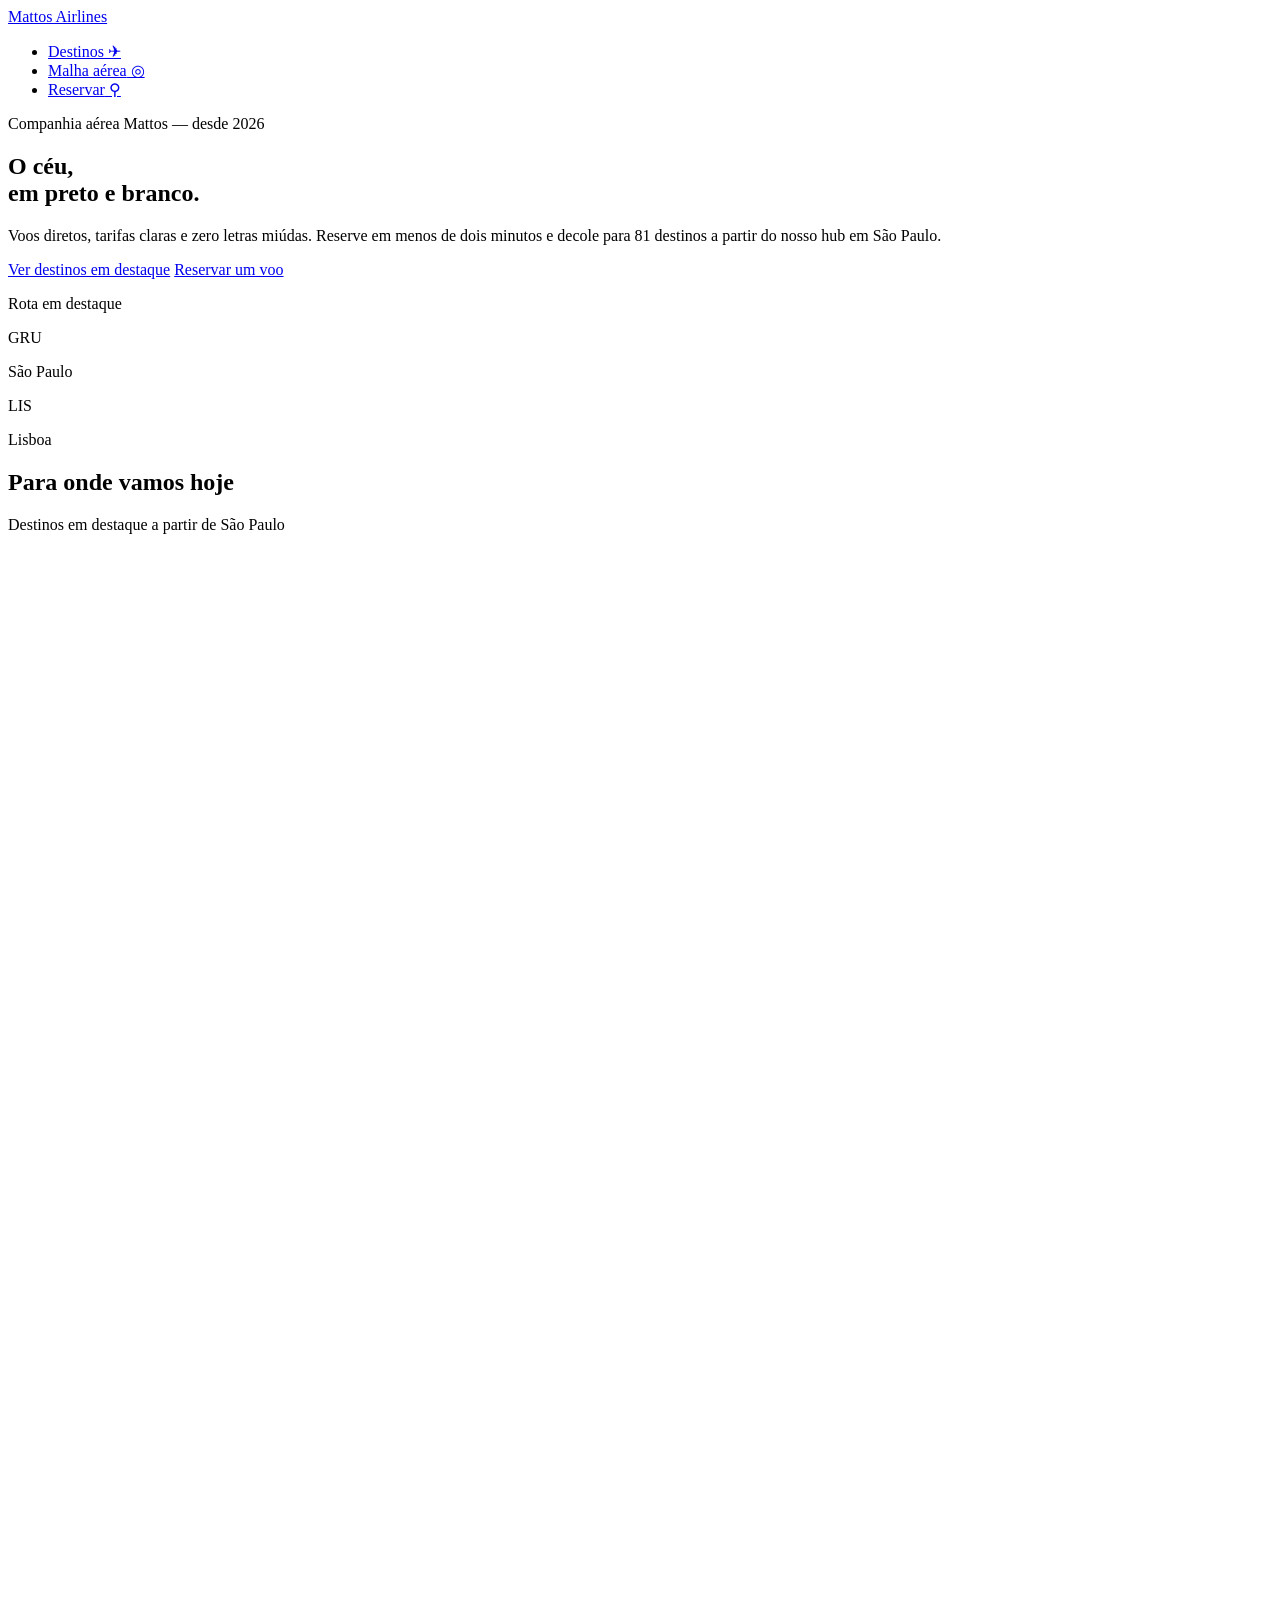
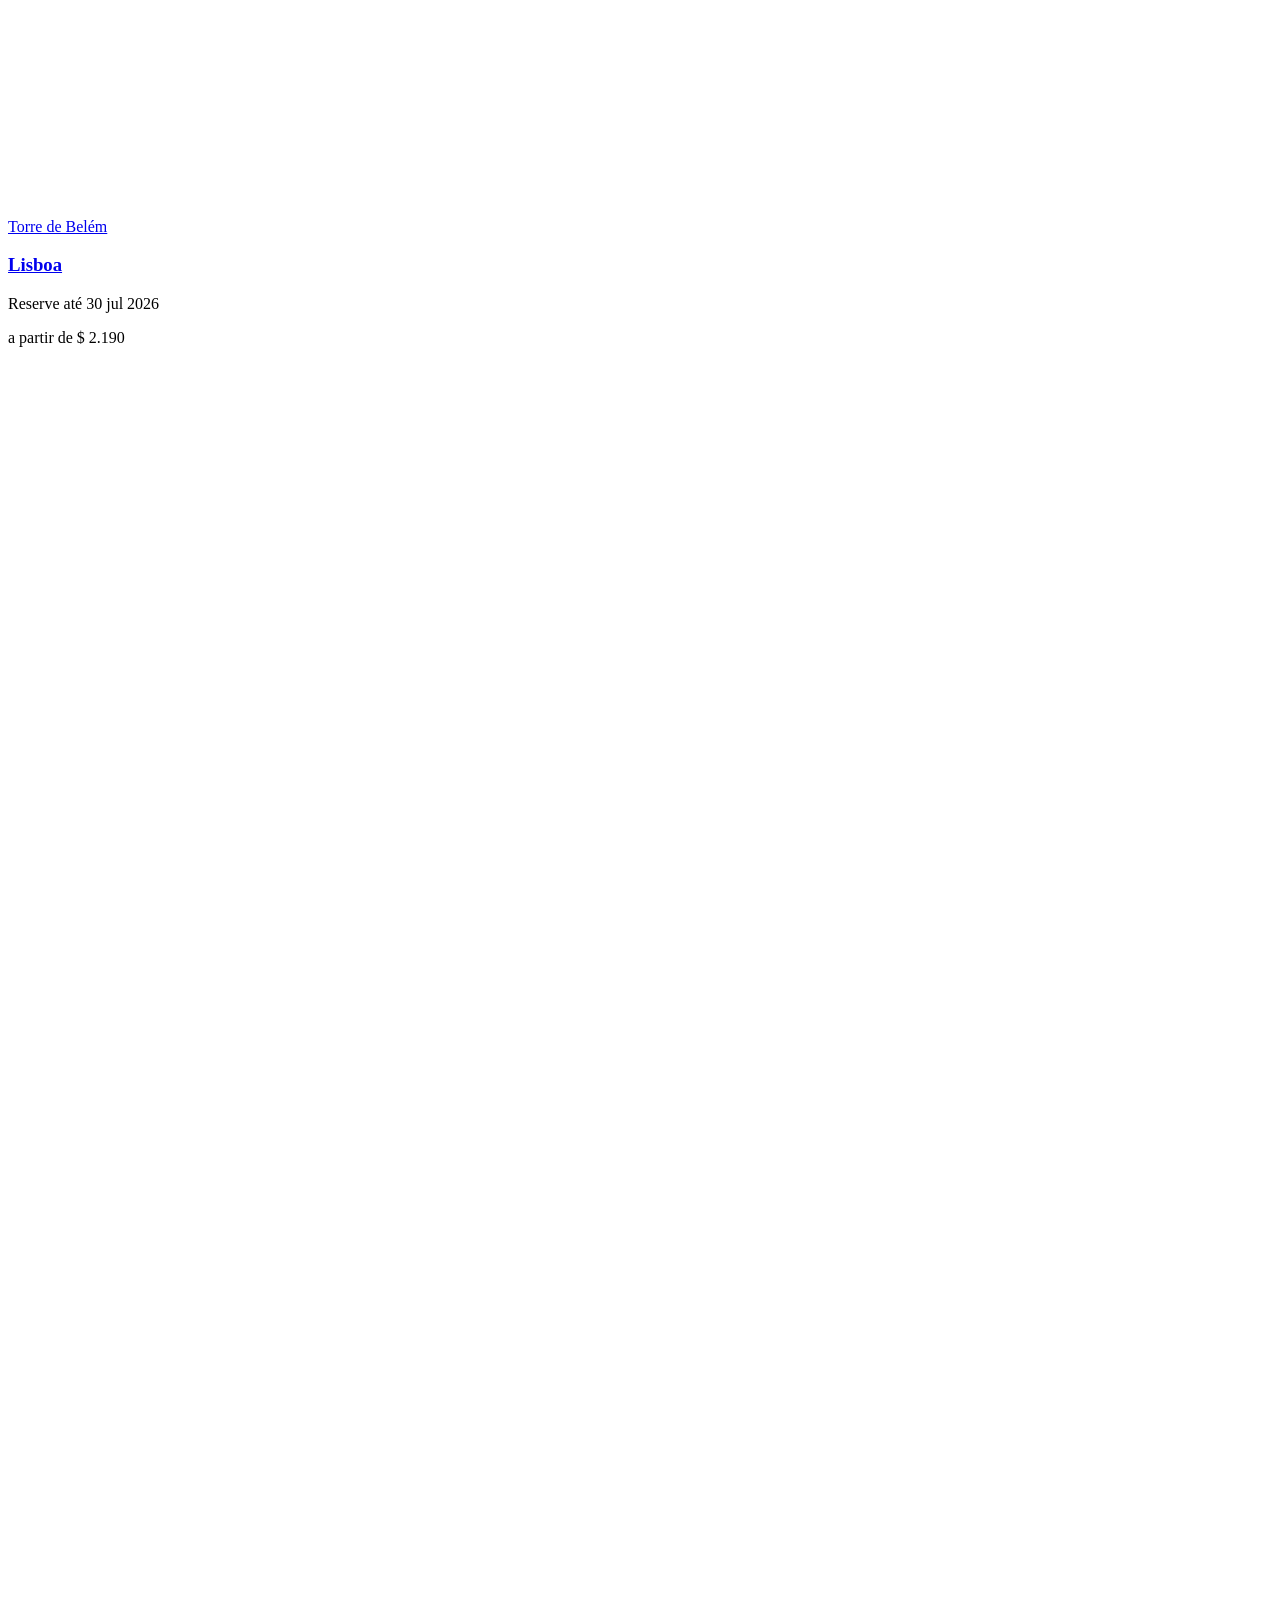
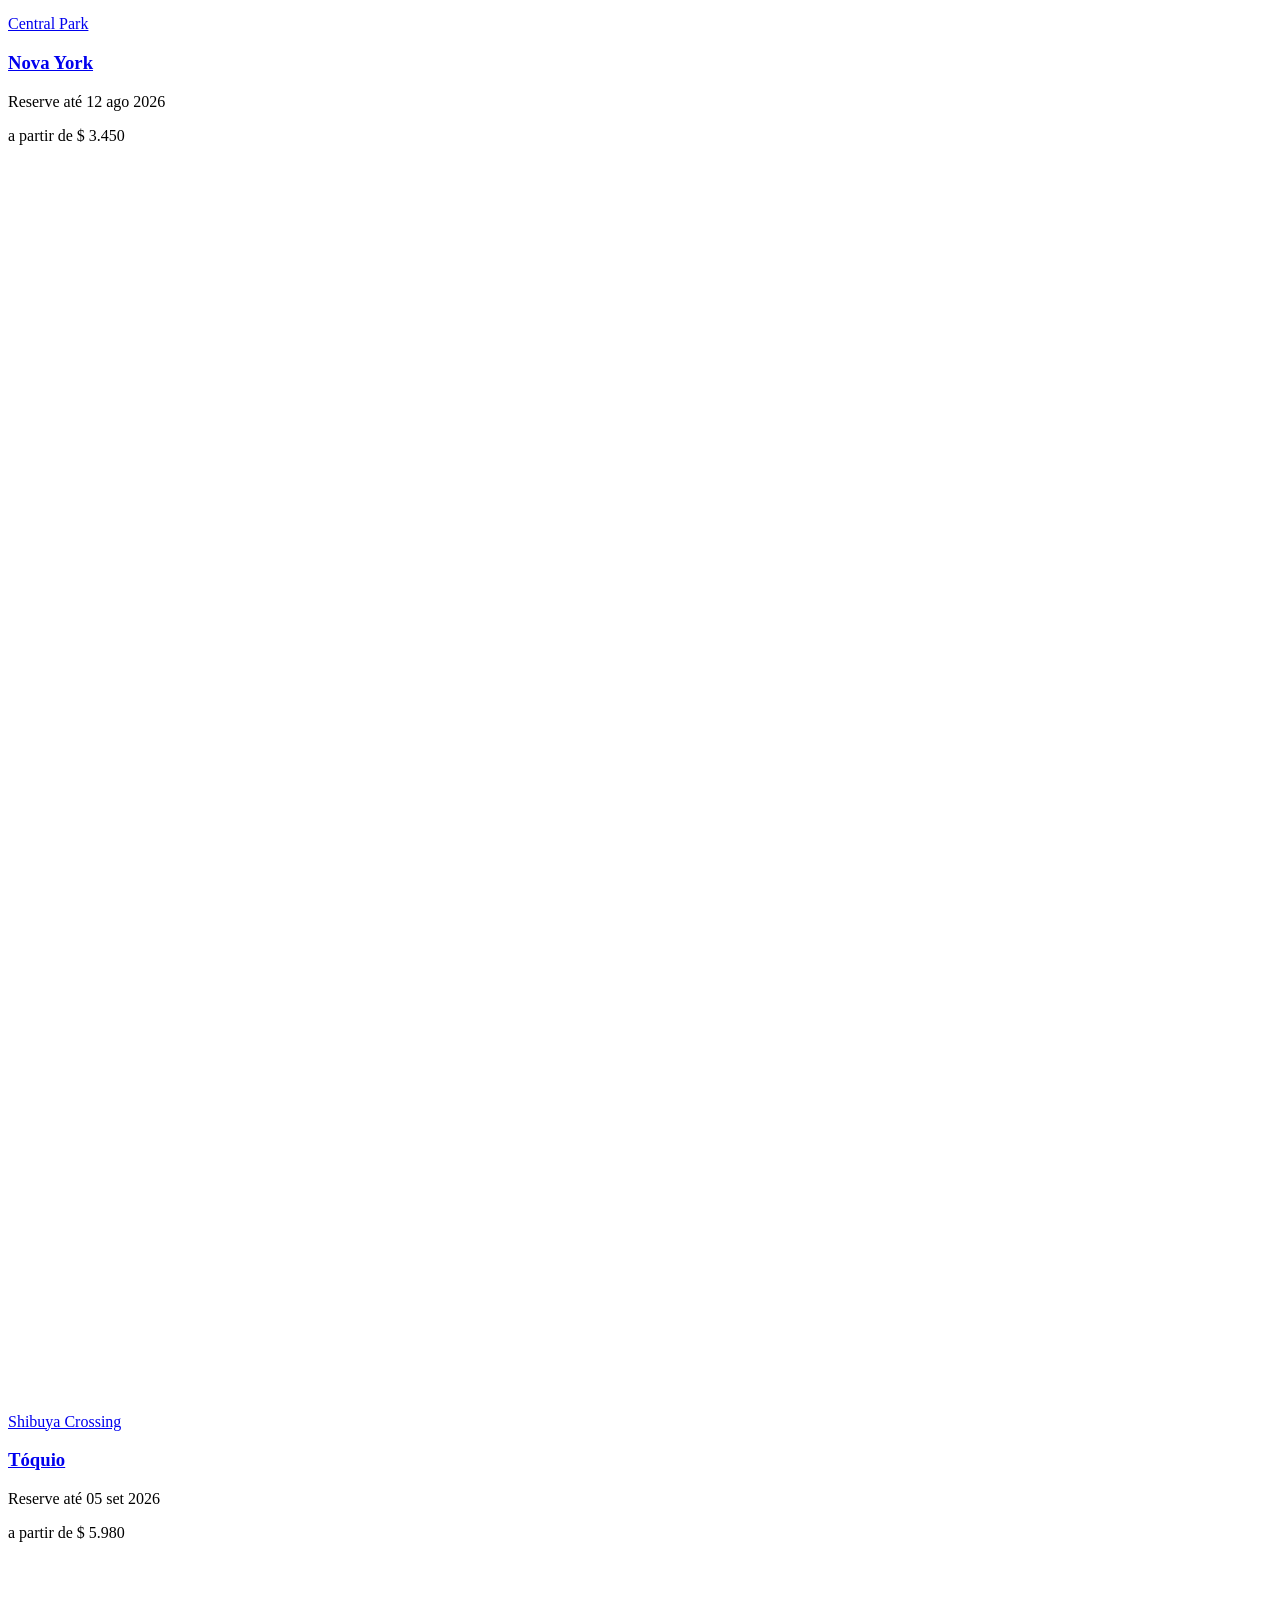
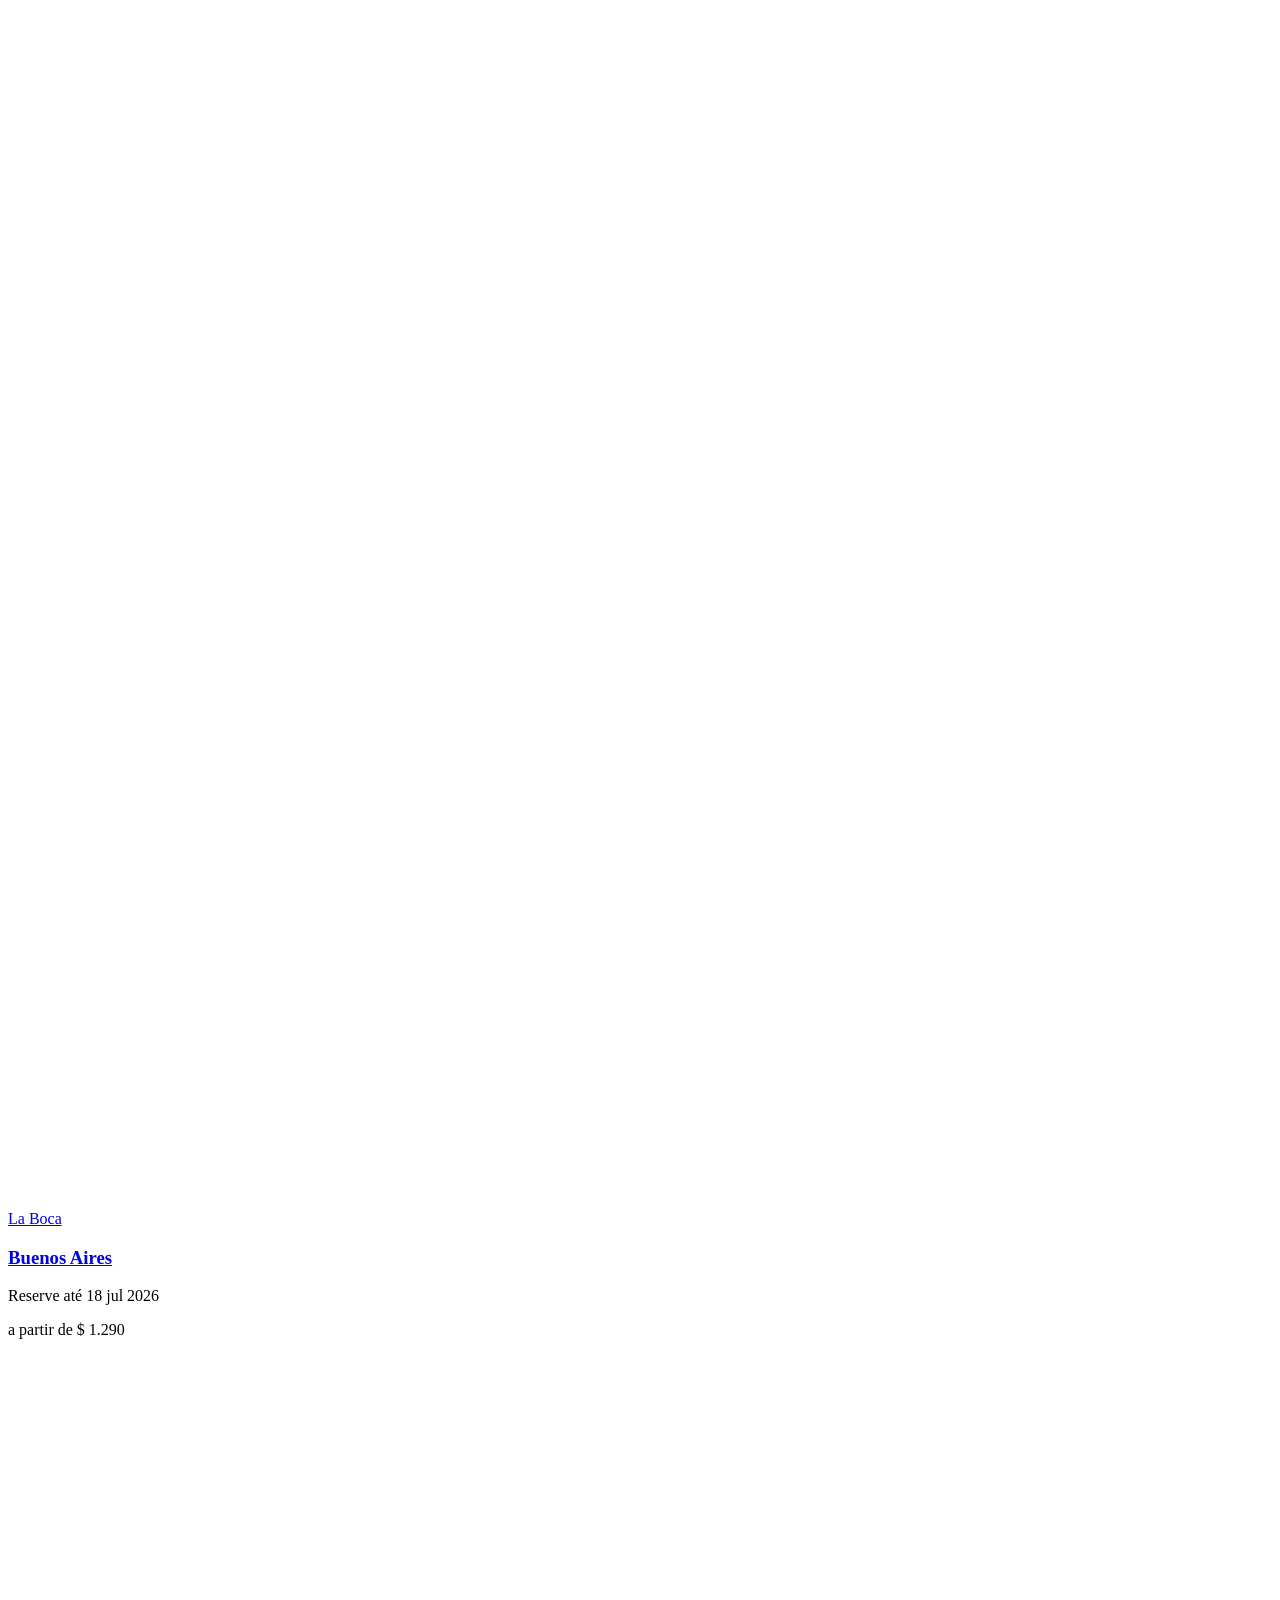
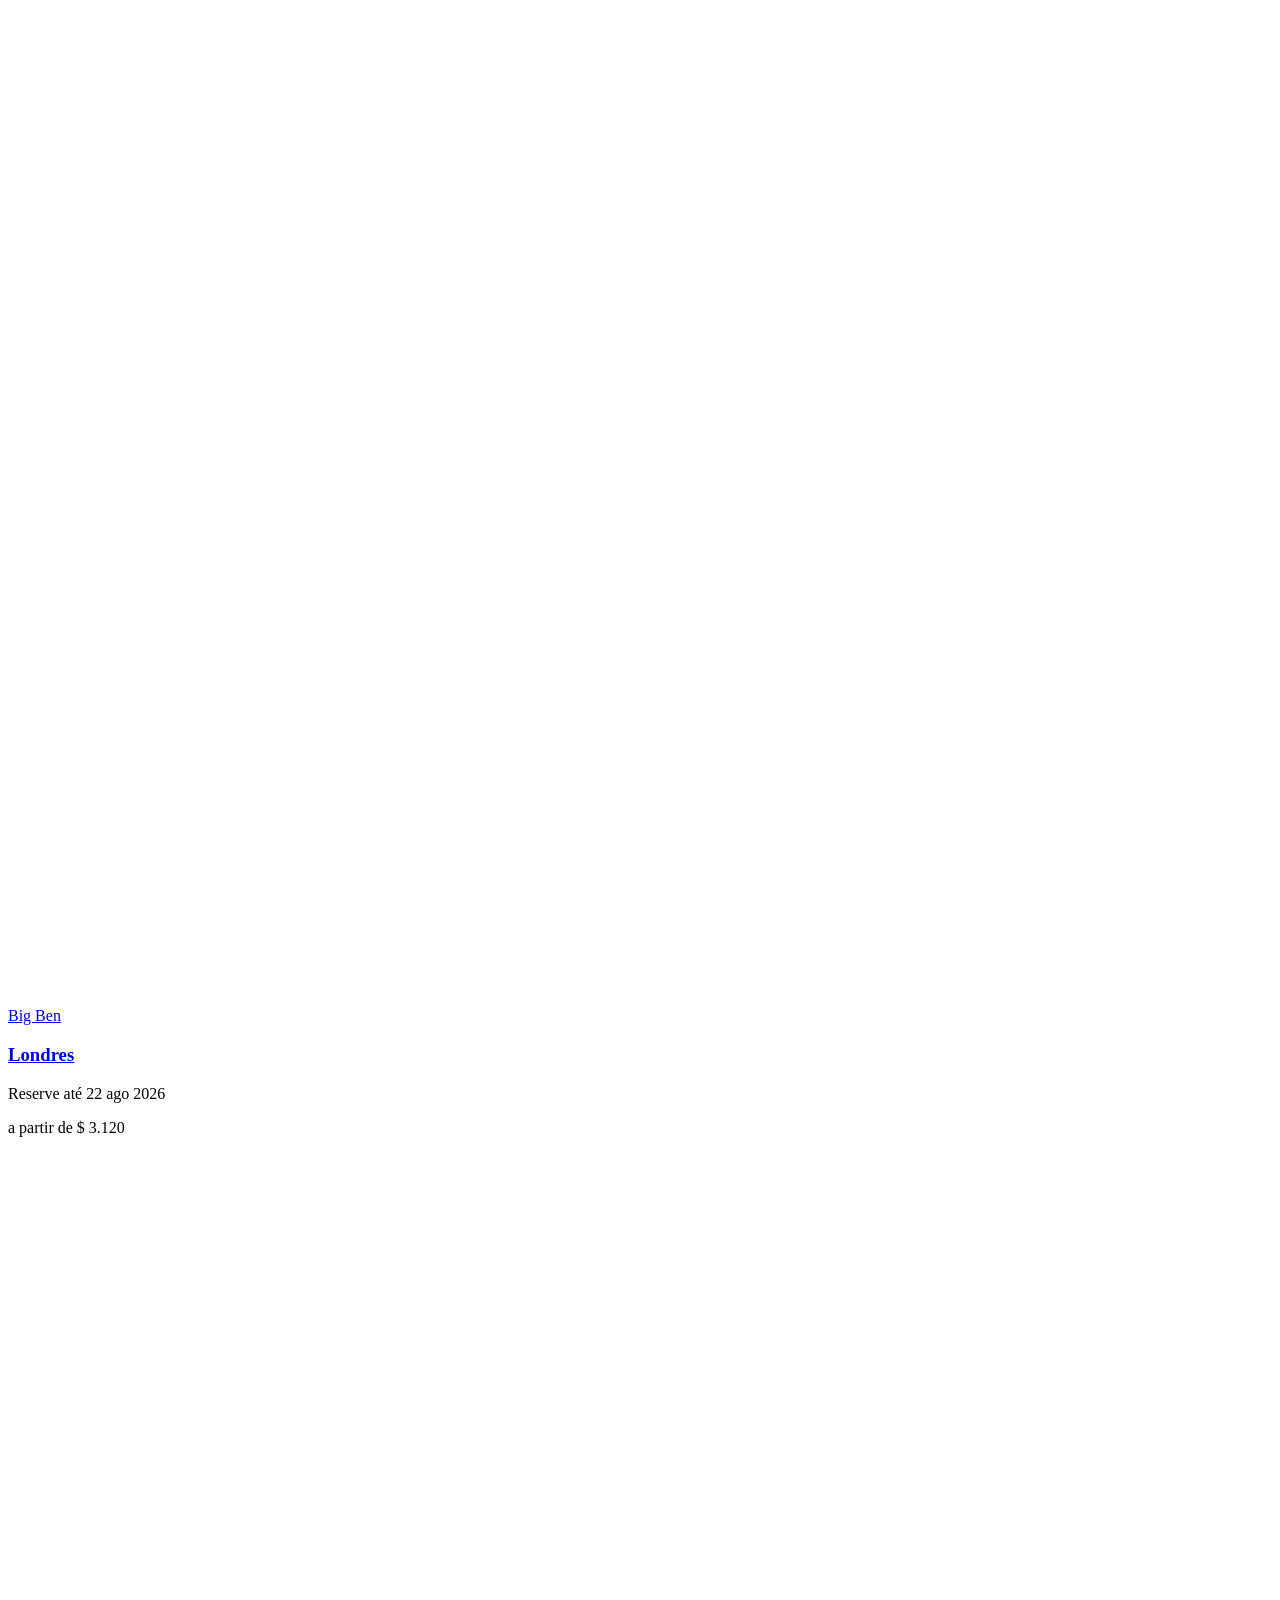
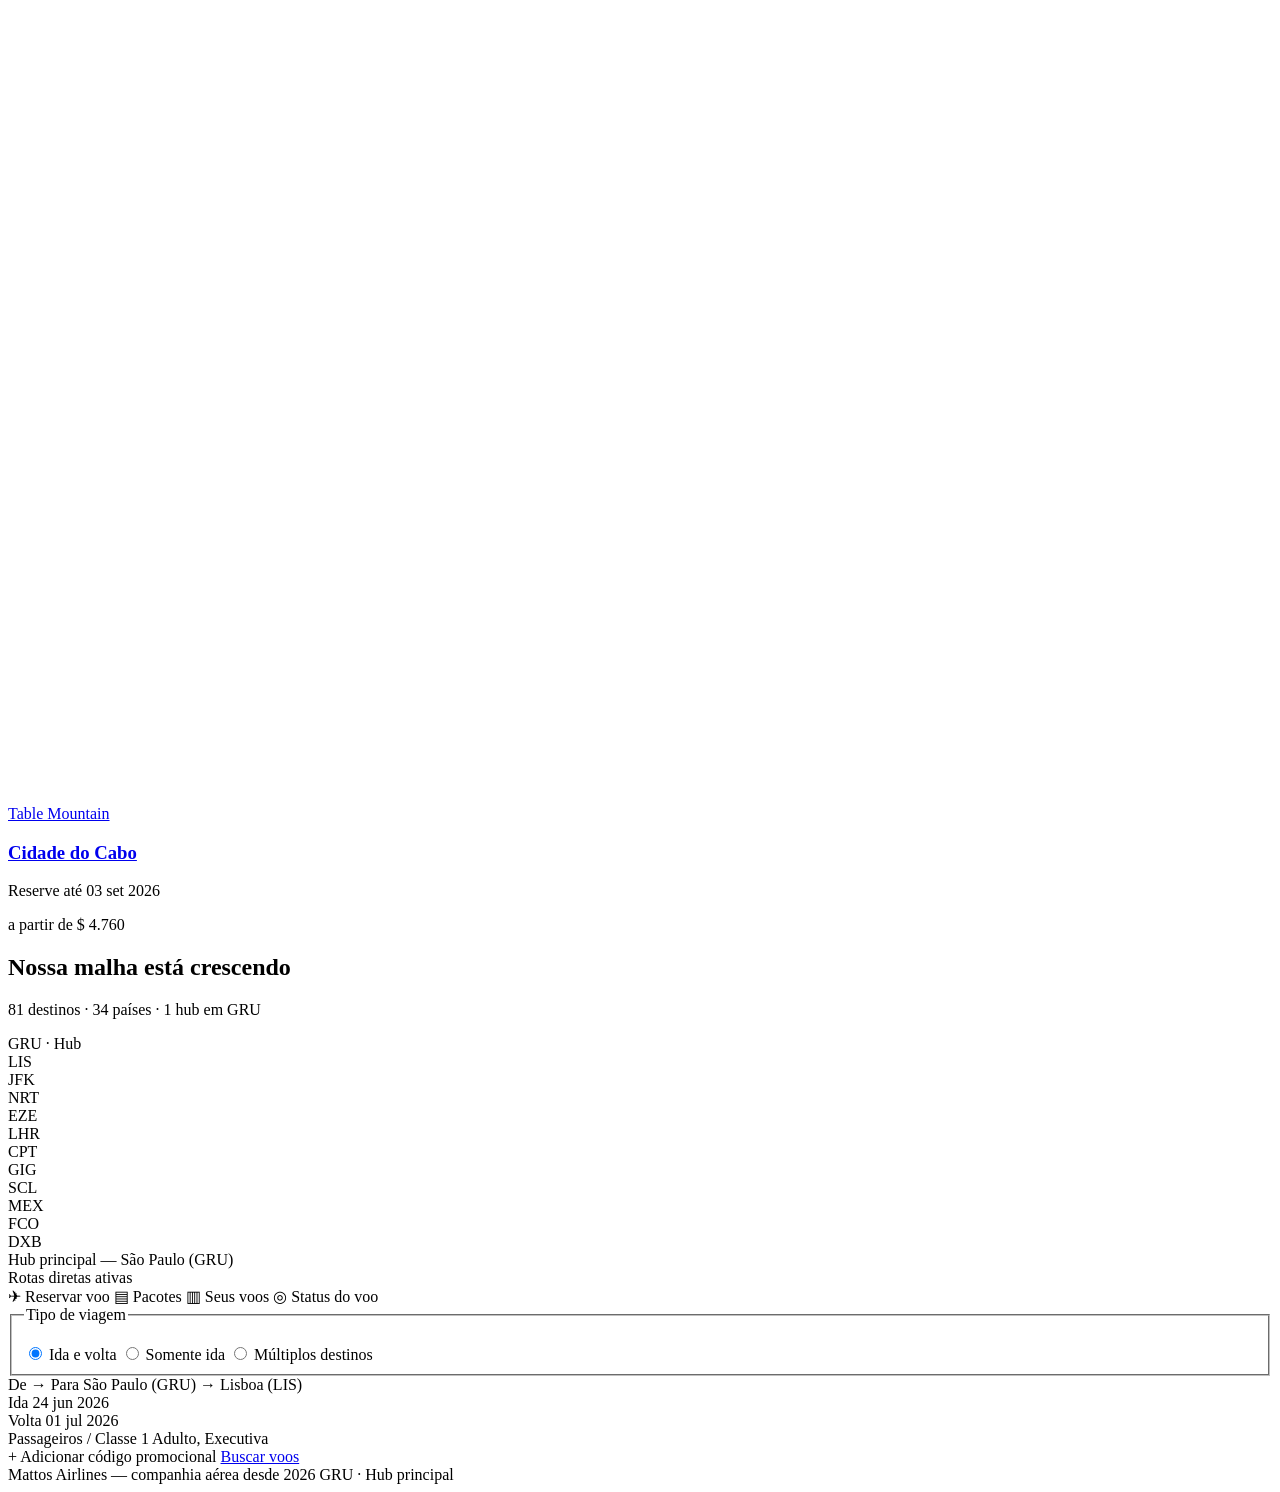
==== index.html @ cf42c8f6 "initial commit" ====
<!DOCTYPE html>
<html lang="pt-BR">
<head>
  <meta charset="UTF-8">
  <meta name="viewport" content="width=device-width, initial-scale=1.0">
  <title>Mattos Airlines — O céu, em preto e branco</title>
  <meta name="description" content="Mattos Airlines: voos diretos, tarifas claras e destinos em destaque a partir de São Paulo (GRU).">
  <link rel="preconnect" href="https://fonts.googleapis.com">
  <link rel="stylesheet" href="css/style.css">
</head>
<body>

  <header class="site-header">
    <div class="wrap">
      <a class="brand" href="index.html">Mattos Airlines</a>
      <nav class="main-nav" aria-label="Navegação principal">
        <ul>
          <li><a href="#destinos"><span>Destinos</span> ✈</a></li>
          <li><a href="#malha"><span>Malha aérea</span> ◎</a></li>
          <li><a href="#reservar"><span>Reservar</span> ⚲</a></li>
        </ul>
      </nav>
    </div>
  </header>

  <main>

    <section class="hero">
      <div class="wrap hero-grid">
        <div class="hero-copy">
          <p class="eyebrow">Companhia aérea Mattos — desde 2026</p>
          <h1 class="display headline">O céu,<br>em preto e branco.</h1>
          <p class="sub">Voos diretos, tarifas claras e zero letras miúdas. Reserve em menos de dois minutos e decole para 81 destinos a partir do nosso hub em São Paulo.</p>
          <div class="cta-row">
            <a class="btn btn-primary" href="#destinos">Ver destinos em destaque</a>
            <a class="btn btn-ghost" href="#reservar">Reservar um voo</a>
          </div>
        </div>
        <div class="hero-panel">
          <p class="eyebrow">Rota em destaque</p>
          <div class="routeline on-dark">
            <div class="city">
              <p class="code">GRU</p>
              <p class="name">São Paulo</p>
            </div>
            <div class="track"></div>
            <div class="city">
              <p class="code">LIS</p>
              <p class="name">Lisboa</p>
            </div>
          </div>
        </div>
      </div>
    </section>

    <section id="destinos">
      <div class="wrap">
        <div class="section-head">
          <div>
            <h2 class="display">Para onde vamos hoje</h2>
          </div>
          <p class="tag">Destinos em destaque a partir de São Paulo</p>
        </div>

        <div class="cards">

          <article class="card">
            <a href="lisboa.html">
              <div class="card-photo ph-lisboa"><img class="landmark-icon" src="[data-uri]" alt="Ícone de localização: Torre de Belém"><span class="tag">Torre de Belém</span></div>
            </a>
            <div class="card-body">
              <h3 class="card-city"><a href="lisboa.html">Lisboa</a></h3>
              <p class="card-dates">Reserve até 30 jul 2026</p>
              <div class="card-price">
                <span class="from">a partir de</span>
                <span class="amount">$ 2.190</span>
              </div>
            </div>
          </article>

          <article class="card">
            <a href="nova-york.html">
              <div class="card-photo ph-novayork"><img class="landmark-icon" src="[data-uri]" alt="Ícone de localização: Central Park"><span class="tag">Central Park</span></div>
            </a>
            <div class="card-body">
              <h3 class="card-city"><a href="nova-york.html">Nova York</a></h3>
              <p class="card-dates">Reserve até 12 ago 2026</p>
              <div class="card-price">
                <span class="from">a partir de</span>
                <span class="amount">$ 3.450</span>
              </div>
            </div>
          </article>

          <article class="card">
            <a href="toquio.html">
              <div class="card-photo ph-toquio"><img class="landmark-icon" src="[data-uri]" alt="Ícone de localização: Shibuya Crossing"><span class="tag">Shibuya Crossing</span></div>
            </a>
            <div class="card-body">
              <h3 class="card-city"><a href="toquio.html">Tóquio</a></h3>
              <p class="card-dates">Reserve até 05 set 2026</p>
              <div class="card-price">
                <span class="from">a partir de</span>
                <span class="amount">$ 5.980</span>
              </div>
            </div>
          </article>

          <article class="card">
            <a href="buenos-aires.html">
              <div class="card-photo ph-buenosaires"><img class="landmark-icon" src="[data-uri]" alt="Ícone de localização: La Boca"><span class="tag">La Boca</span></div>
            </a>
            <div class="card-body">
              <h3 class="card-city"><a href="buenos-aires.html">Buenos Aires</a></h3>
              <p class="card-dates">Reserve até 18 jul 2026</p>
              <div class="card-price">
                <span class="from">a partir de</span>
                <span class="amount">$ 1.290</span>
              </div>
            </div>
          </article>

          <article class="card">
            <a href="londres.html">
              <div class="card-photo ph-londres"><img class="landmark-icon" src="[data-uri]" alt="Ícone de localização: Big Ben"><span class="tag">Big Ben</span></div>
            </a>
            <div class="card-body">
              <h3 class="card-city"><a href="londres.html">Londres</a></h3>
              <p class="card-dates">Reserve até 22 ago 2026</p>
              <div class="card-price">
                <span class="from">a partir de</span>
                <span class="amount">$ 3.120</span>
              </div>
            </div>
          </article>

          <article class="card">
            <a href="cidade-do-cabo.html">
              <div class="card-photo ph-cidadedocabo"><img class="landmark-icon" src="[data-uri]" alt="Ícone de localização: Table Mountain"><span class="tag">Table Mountain</span></div>
            </a>
            <div class="card-body">
              <h3 class="card-city"><a href="cidade-do-cabo.html">Cidade do Cabo</a></h3>
              <p class="card-dates">Reserve até 03 set 2026</p>
              <div class="card-price">
                <span class="from">a partir de</span>
                <span class="amount">$ 4.760</span>
              </div>
            </div>
          </article>

        </div>
      </div>
    </section>

    <section id="malha" class="map-section">
      <div class="wrap">
        <div class="section-head">
          <h2 class="display">Nossa malha está crescendo</h2>
          <p class="tag">81 destinos · 34 países · 1 hub em GRU</p>
        </div>

        <div class="mapbox" role="img" aria-label="Mapa esquemático das rotas da Mattos Airlines a partir de São Paulo">
          <div class="node hub">GRU · Hub</div>
          <div class="node">LIS</div>
          <div class="node">JFK</div>
          <div class="node">NRT</div>
          <div class="node">EZE</div>
          <div class="node">LHR</div>
          <div class="node">CPT</div>
          <div class="node">GIG</div>
          <div class="node">SCL</div>
          <div class="node">MEX</div>
          <div class="node">FCO</div>
          <div class="node">DXB</div>
        </div>

        <div class="map-legend">
          <div><span class="swatch"></span> Hub principal — São Paulo (GRU)</div>
          <div><span class="swatch line"></span> Rotas diretas ativas</div>
        </div>
      </div>
    </section>

    <section id="reservar" class="pass">
      <div class="wrap">
        <div class="pass-card">
          <nav class="tabs" aria-label="Tipo de reserva">
            <span class="tab is-active">✈ Reservar voo</span>
            <span class="tab">▤ Pacotes</span>
            <span class="tab">▥ Seus voos</span>
            <span class="tab">◎ Status do voo</span>
          </nav>

          <fieldset class="trip-toggle">
            <legend class="tag" style="margin-bottom:0.9rem;">Tipo de viagem</legend>
            <label>
              <input type="radio" name="tipo-viagem" checked>
              <span>Ida e volta</span>
            </label>
            <label>
              <input type="radio" name="tipo-viagem">
              <span>Somente ida</span>
            </label>
            <label>
              <input type="radio" name="tipo-viagem">
              <span>Múltiplos destinos</span>
            </label>
          </fieldset>

          <div class="fields">
            <div class="field">
              <span class="tag">De → Para</span>
              <span class="val">São Paulo (GRU) → Lisboa (LIS)</span>
            </div>
            <div class="field">
              <span class="tag">Ida</span>
              <span class="val">24 jun 2026</span>
            </div>
            <div class="field">
              <span class="tag">Volta</span>
              <span class="val">01 jul 2026</span>
            </div>
            <div class="field">
              <span class="tag">Passageiros / Classe</span>
              <span class="val">1 Adulto, Executiva</span>
            </div>
          </div>

          <div class="pass-bottom">
            <span class="promo">+ Adicionar código promocional</span>
            <a class="btn btn-primary" href="lisboa.html">Buscar voos</a>
          </div>
        </div>
      </div>
    </section>

  </main>

  <footer class="site-footer">
    <div class="wrap">
      <span>Mattos Airlines — companhia aérea desde 2026</span>
      <span>GRU · Hub principal</span>
    </div>
  </footer>

</body>
</html>
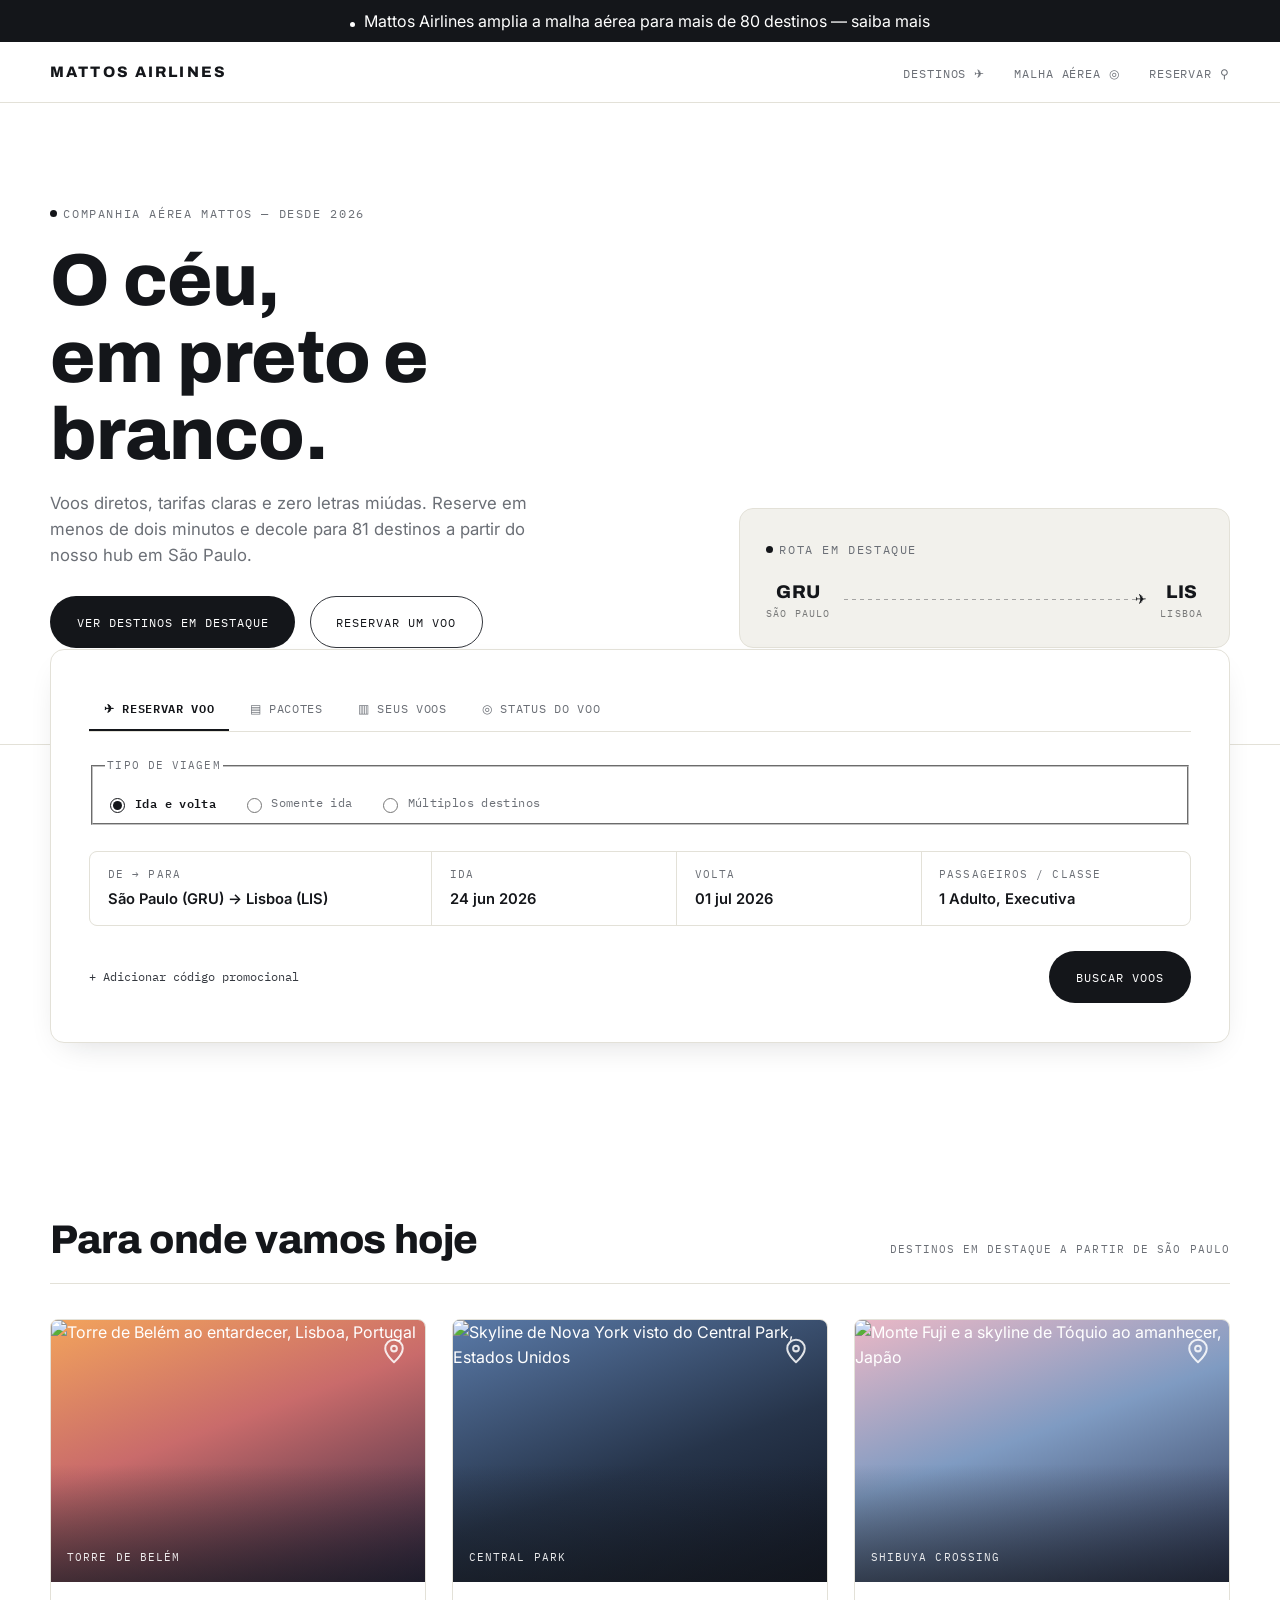
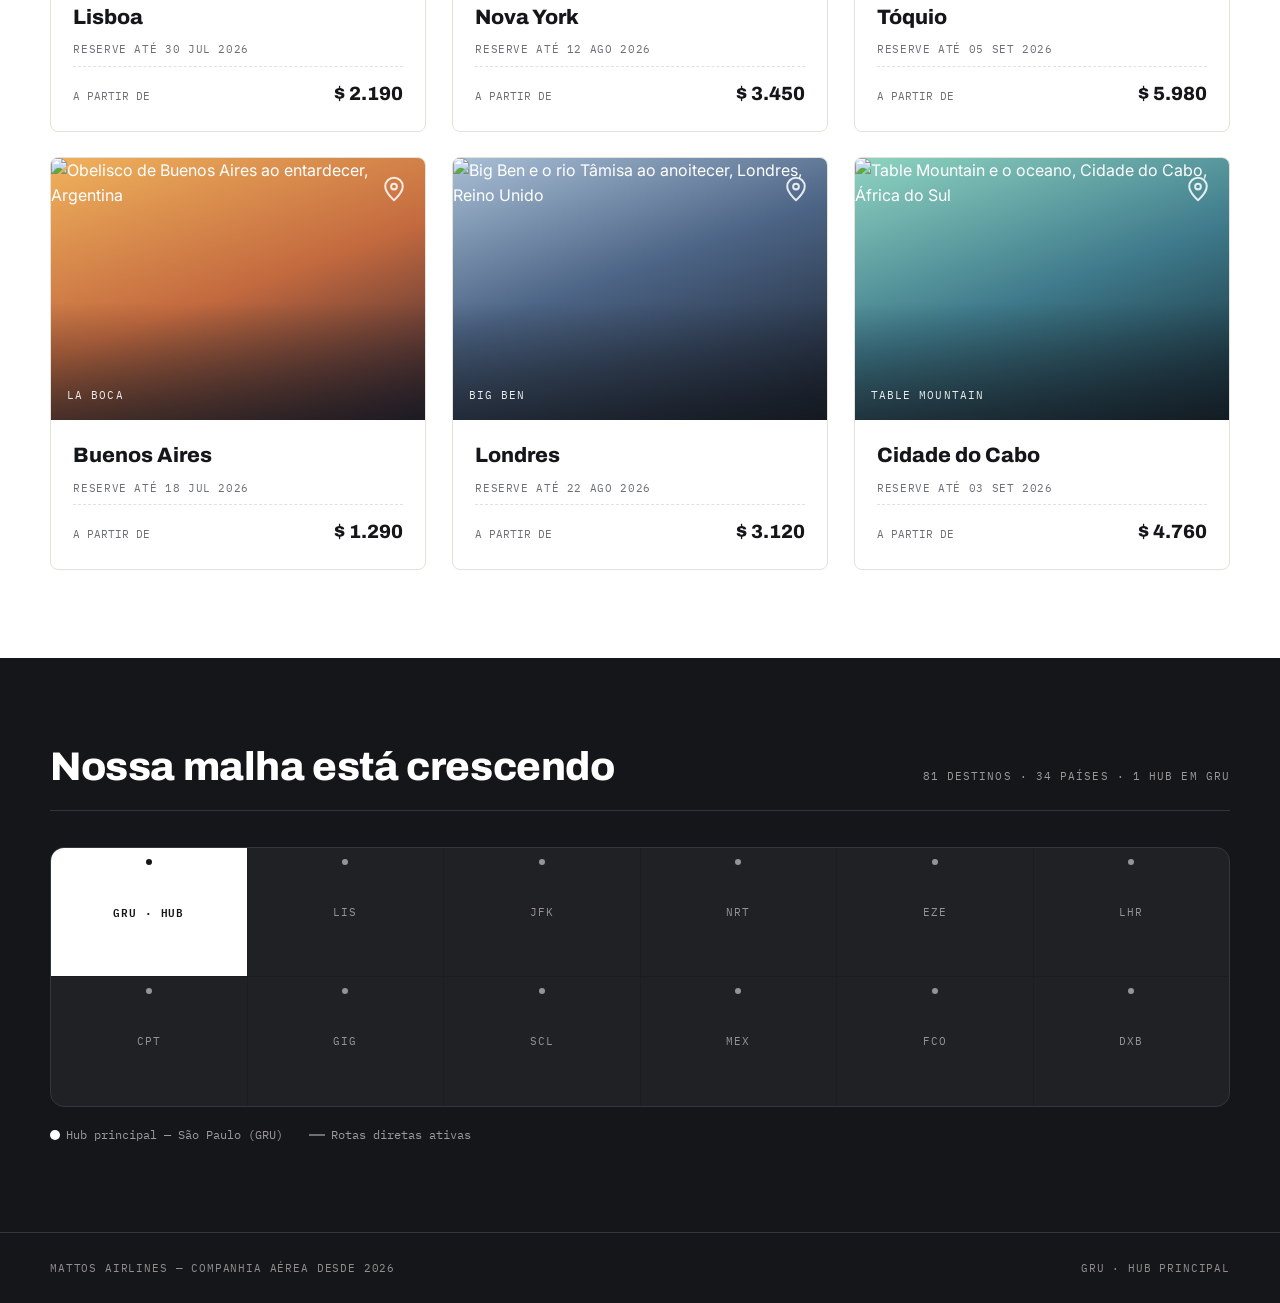
==== commit 50f94c2d: "commitada finalizada" ====
--- a/index.html
+++ b/index.html
@@ -9,6 +9,8 @@
   <link rel="stylesheet" href="css/style.css">
 </head>
 <body>
+
+  <p class="topstrip"><span class="dot"></span>Mattos Airlines amplia a malha aérea para mais de 80 destinos — saiba mais</p>
 
   <header class="site-header">
     <div class="wrap">
@@ -49,134 +51,6 @@
               <p class="name">Lisboa</p>
             </div>
           </div>
-        </div>
-      </div>
-    </section>
-
-    <section id="destinos">
-      <div class="wrap">
-        <div class="section-head">
-          <div>
-            <h2 class="display">Para onde vamos hoje</h2>
-          </div>
-          <p class="tag">Destinos em destaque a partir de São Paulo</p>
-        </div>
-
-        <div class="cards">
-
-          <article class="card">
-            <a href="lisboa.html">
-              <div class="card-photo ph-lisboa"><img class="landmark-icon" src="[data-uri]" alt="Ícone de localização: Torre de Belém"><span class="tag">Torre de Belém</span></div>
-            </a>
-            <div class="card-body">
-              <h3 class="card-city"><a href="lisboa.html">Lisboa</a></h3>
-              <p class="card-dates">Reserve até 30 jul 2026</p>
-              <div class="card-price">
-                <span class="from">a partir de</span>
-                <span class="amount">$ 2.190</span>
-              </div>
-            </div>
-          </article>
-
-          <article class="card">
-            <a href="nova-york.html">
-              <div class="card-photo ph-novayork"><img class="landmark-icon" src="[data-uri]" alt="Ícone de localização: Central Park"><span class="tag">Central Park</span></div>
-            </a>
-            <div class="card-body">
-              <h3 class="card-city"><a href="nova-york.html">Nova York</a></h3>
-              <p class="card-dates">Reserve até 12 ago 2026</p>
-              <div class="card-price">
-                <span class="from">a partir de</span>
-                <span class="amount">$ 3.450</span>
-              </div>
-            </div>
-          </article>
-
-          <article class="card">
-            <a href="toquio.html">
-              <div class="card-photo ph-toquio"><img class="landmark-icon" src="[data-uri]" alt="Ícone de localização: Shibuya Crossing"><span class="tag">Shibuya Crossing</span></div>
-            </a>
-            <div class="card-body">
-              <h3 class="card-city"><a href="toquio.html">Tóquio</a></h3>
-              <p class="card-dates">Reserve até 05 set 2026</p>
-              <div class="card-price">
-                <span class="from">a partir de</span>
-                <span class="amount">$ 5.980</span>
-              </div>
-            </div>
-          </article>
-
-          <article class="card">
-            <a href="buenos-aires.html">
-              <div class="card-photo ph-buenosaires"><img class="landmark-icon" src="[data-uri]" alt="Ícone de localização: La Boca"><span class="tag">La Boca</span></div>
-            </a>
-            <div class="card-body">
-              <h3 class="card-city"><a href="buenos-aires.html">Buenos Aires</a></h3>
-              <p class="card-dates">Reserve até 18 jul 2026</p>
-              <div class="card-price">
-                <span class="from">a partir de</span>
-                <span class="amount">$ 1.290</span>
-              </div>
-            </div>
-          </article>
-
-          <article class="card">
-            <a href="londres.html">
-              <div class="card-photo ph-londres"><img class="landmark-icon" src="[data-uri]" alt="Ícone de localização: Big Ben"><span class="tag">Big Ben</span></div>
-            </a>
-            <div class="card-body">
-              <h3 class="card-city"><a href="londres.html">Londres</a></h3>
-              <p class="card-dates">Reserve até 22 ago 2026</p>
-              <div class="card-price">
-                <span class="from">a partir de</span>
-                <span class="amount">$ 3.120</span>
-              </div>
-            </div>
-          </article>
-
-          <article class="card">
-            <a href="cidade-do-cabo.html">
-              <div class="card-photo ph-cidadedocabo"><img class="landmark-icon" src="[data-uri]" alt="Ícone de localização: Table Mountain"><span class="tag">Table Mountain</span></div>
-            </a>
-            <div class="card-body">
-              <h3 class="card-city"><a href="cidade-do-cabo.html">Cidade do Cabo</a></h3>
-              <p class="card-dates">Reserve até 03 set 2026</p>
-              <div class="card-price">
-                <span class="from">a partir de</span>
-                <span class="amount">$ 4.760</span>
-              </div>
-            </div>
-          </article>
-
-        </div>
-      </div>
-    </section>
-
-    <section id="malha" class="map-section">
-      <div class="wrap">
-        <div class="section-head">
-          <h2 class="display">Nossa malha está crescendo</h2>
-          <p class="tag">81 destinos · 34 países · 1 hub em GRU</p>
-        </div>
-
-        <div class="mapbox" role="img" aria-label="Mapa esquemático das rotas da Mattos Airlines a partir de São Paulo">
-          <div class="node hub">GRU · Hub</div>
-          <div class="node">LIS</div>
-          <div class="node">JFK</div>
-          <div class="node">NRT</div>
-          <div class="node">EZE</div>
-          <div class="node">LHR</div>
-          <div class="node">CPT</div>
-          <div class="node">GIG</div>
-          <div class="node">SCL</div>
-          <div class="node">MEX</div>
-          <div class="node">FCO</div>
-          <div class="node">DXB</div>
-        </div>
-
-        <div class="map-legend">
-          <div><span class="swatch"></span> Hub principal — São Paulo (GRU)</div>
-          <div><span class="swatch line"></span> Rotas diretas ativas</div>
         </div>
       </div>
     </section>
@@ -234,6 +108,135 @@
       </div>
     </section>
 
+    <section id="destinos">
+      <div class="wrap">
+        <div class="section-head">
+          <div>
+            <h2 class="display">Para onde vamos hoje</h2>
+          </div>
+          <p class="tag">Destinos em destaque a partir de São Paulo</p>
+        </div>
+
+        <div class="cards">
+
+          <article class="card">
+            <a href="lisboa.html">
+              <div class="card-photo ph-lisboa"><img class="photo" src="img/lisboa.jpg" alt="Torre de Belém ao entardecer, Lisboa, Portugal" loading="lazy"><img class="landmark-icon" src="[data-uri]" alt="Ícone de localização: Torre de Belém"><span class="tag">Torre de Belém</span></div>
+            </a>
+            <div class="card-body">
+              <h3 class="card-city"><a href="lisboa.html">Lisboa</a></h3>
+              <p class="card-dates">Reserve até 30 jul 2026</p>
+              <div class="card-price">
+                <span class="from">a partir de</span>
+                <span class="amount">$ 2.190</span>
+              </div>
+            </div>
+          </article>
+
+          <article class="card">
+            <a href="nova-york.html">
+              <div class="card-photo ph-novayork"><img class="photo" src="img/nova-york.jpg" alt="Skyline de Nova York visto do Central Park, Estados Unidos" loading="lazy"><img class="landmark-icon" src="[data-uri]" alt="Ícone de localização: Central Park"><span class="tag">Central Park</span></div>
+            </a>
+            <div class="card-body">
+              <h3 class="card-city"><a href="nova-york.html">Nova York</a></h3>
+              <p class="card-dates">Reserve até 12 ago 2026</p>
+              <div class="card-price">
+                <span class="from">a partir de</span>
+                <span class="amount">$ 3.450</span>
+              </div>
+            </div>
+          </article>
+
+          <article class="card">
+            <a href="toquio.html">
+              <div class="card-photo ph-toquio"><img class="photo" src="img/toquio.jpg" alt="Monte Fuji e a skyline de Tóquio ao amanhecer, Japão" loading="lazy"><img class="landmark-icon" src="[data-uri]" alt="Ícone de localização: Shibuya Crossing"><span class="tag">Shibuya Crossing</span></div>
+            </a>
+            <div class="card-body">
+              <h3 class="card-city"><a href="toquio.html">Tóquio</a></h3>
+              <p class="card-dates">Reserve até 05 set 2026</p>
+              <div class="card-price">
+                <span class="from">a partir de</span>
+                <span class="amount">$ 5.980</span>
+              </div>
+            </div>
+          </article>
+
+          <article class="card">
+            <a href="buenos-aires.html">
+              <div class="card-photo ph-buenosaires"><img class="photo" src="img/buenos-aires.jpg" alt="Obelisco de Buenos Aires ao entardecer, Argentina" loading="lazy"><img class="landmark-icon" src="[data-uri]" alt="Ícone de localização: La Boca"><span class="tag">La Boca</span></div>
+            </a>
+            <div class="card-body">
+              <h3 class="card-city"><a href="buenos-aires.html">Buenos Aires</a></h3>
+              <p class="card-dates">Reserve até 18 jul 2026</p>
+              <div class="card-price">
+                <span class="from">a partir de</span>
+                <span class="amount">$ 1.290</span>
+              </div>
+            </div>
+          </article>
+
+          <article class="card">
+            <a href="londres.html">
+              <div class="card-photo ph-londres"><img class="photo" src="img/londres.jpg" alt="Big Ben e o rio Tâmisa ao anoitecer, Londres, Reino Unido" loading="lazy"><img class="landmark-icon" src="[data-uri]" alt="Ícone de localização: Big Ben"><span class="tag">Big Ben</span></div>
+            </a>
+            <div class="card-body">
+              <h3 class="card-city"><a href="londres.html">Londres</a></h3>
+              <p class="card-dates">Reserve até 22 ago 2026</p>
+              <div class="card-price">
+                <span class="from">a partir de</span>
+                <span class="amount">$ 3.120</span>
+              </div>
+            </div>
+          </article>
+
+          <article class="card">
+            <a href="cidade-do-cabo.html">
+              <div class="card-photo ph-cidadedocabo"><img class="photo" src="img/cidade-do-cabo.jpg" alt="Table Mountain e o oceano, Cidade do Cabo, África do Sul" loading="lazy"><img class="landmark-icon" src="[data-uri]" alt="Ícone de localização: Table Mountain"><span class="tag">Table Mountain</span></div>
+            </a>
+            <div class="card-body">
+              <h3 class="card-city"><a href="cidade-do-cabo.html">Cidade do Cabo</a></h3>
+              <p class="card-dates">Reserve até 03 set 2026</p>
+              <div class="card-price">
+                <span class="from">a partir de</span>
+                <span class="amount">$ 4.760</span>
+              </div>
+            </div>
+          </article>
+
+        </div>
+      </div>
+    </section>
+
+    <section id="malha" class="map-section">
+      <div class="wrap">
+        <div class="section-head">
+          <h2 class="display">Nossa malha está crescendo</h2>
+          <p class="tag">81 destinos · 34 países · 1 hub em GRU</p>
+        </div>
+
+        <div class="mapbox" role="img" aria-label="Mapa esquemático das rotas da Mattos Airlines a partir de São Paulo">
+          <div class="node hub">GRU · Hub</div>
+          <div class="node">LIS</div>
+          <div class="node">JFK</div>
+          <div class="node">NRT</div>
+          <div class="node">EZE</div>
+          <div class="node">LHR</div>
+          <div class="node">CPT</div>
+          <div class="node">GIG</div>
+          <div class="node">SCL</div>
+          <div class="node">MEX</div>
+          <div class="node">FCO</div>
+          <div class="node">DXB</div>
+        </div>
+
+        <div class="map-legend">
+          <div><span class="swatch"></span> Hub principal — São Paulo (GRU)</div>
+          <div><span class="swatch line"></span> Rotas diretas ativas</div>
+        </div>
+      </div>
+    </section>
+
+
   </main>
 
   <footer class="site-footer">
--- a/css/style.css
+++ b/css/style.css
@@ -0,0 +1,860 @@
+/* ==========================================================================
+   MATTOS AIRLINES — style.css
+   "O céu, em preto e branco."
+   Paleta: preto e branco puros — fundo claro, texto quase-preto, botões
+   pretos em pílula. Único contraste: a seção "Nossa malha está crescendo",
+   em fundo escuro. A cor vem só das fotos dos destinos.
+   Tipografia: Archivo (display, caixa-alta) + IBM Plex Mono
+   (códigos de voo, dados, rótulos) + Inter (texto corrido).
+   ========================================================================== */
+
+@import url('https://fonts.googleapis.com/css2?family=Archivo:wght@600;700;800;900&family=IBM+Plex+Mono:wght@400;500;600&family=Inter:wght@400;500;600&display=swap');
+
+:root {
+  /* cores */
+  --ink: #14161a;
+  --ink-soft: #34383f;
+  --paper: #ffffff;
+  --paper-alt: #f2f1ec;
+  --steel: #6b6f76;
+  --line: #e3e1d8;
+  --line-dark: #33363c;
+  --accent: #14161a;
+  --accent-ink: #000000;
+  --white: #ffffff;
+
+  /* tipografia */
+  --f-display: 'Archivo', sans-serif;
+  --f-mono: 'IBM Plex Mono', monospace;
+  --f-body: 'Inter', sans-serif;
+
+  /* espaçamento */
+  --gap: clamp(1rem, 2vw, 1.75rem);
+  --radius: 14px;
+  --radius-sm: 8px;
+  --shadow: 0 12px 32px -16px rgba(20, 23, 28, 0.2);
+  --shadow-sm: 0 4px 14px -8px rgba(20, 23, 28, 0.22);
+  --ease: 200ms cubic-bezier(0.4, 0, 0.2, 1);
+}
+
+/* ---------- reset ---------- */
+*, *::before, *::after { box-sizing: border-box; }
+html { scroll-behavior: smooth; }
+body {
+  margin: 0;
+  background: var(--paper);
+  color: var(--ink);
+  font-family: var(--f-body);
+  font-size: 16px;
+  line-height: 1.55;
+  -webkit-font-smoothing: antialiased;
+}
+img { max-width: 100%; display: block; }
+a { color: inherit; text-decoration: none; }
+ul { list-style: none; margin: 0; padding: 0; }
+h1, h2, h3, h4, p { margin: 0; }
+button { font: inherit; cursor: pointer; }
+
+:focus-visible {
+  outline: 2px solid var(--accent);
+  outline-offset: 3px;
+  border-radius: 4px;
+}
+
+.wrap {
+  width: min(1180px, 100% - 3rem);
+  margin-inline: auto;
+}
+
+.eyebrow {
+  font-family: var(--f-mono);
+  font-size: 0.72rem;
+  letter-spacing: 0.14em;
+  text-transform: uppercase;
+  color: var(--steel);
+  display: inline-flex;
+  align-items: center;
+  gap: 0.55em;
+}
+.eyebrow::before {
+  content: '';
+  width: 7px;
+  height: 7px;
+  border-radius: 50%;
+  background: var(--accent);
+  flex: none;
+}
+
+.display {
+  font-family: var(--f-display);
+  font-weight: 800;
+  letter-spacing: -0.01em;
+  line-height: 1.05;
+}
+
+.tag {
+  font-family: var(--f-mono);
+  font-size: 0.68rem;
+  letter-spacing: 0.1em;
+  text-transform: uppercase;
+  color: var(--steel);
+}
+
+/* ---------- botões ---------- */
+.btn {
+  display: inline-flex;
+  align-items: center;
+  justify-content: center;
+  gap: 0.6em;
+  padding: 0.95rem 1.6rem;
+  border-radius: 999px;
+  font-family: var(--f-mono);
+  font-size: 0.78rem;
+  letter-spacing: 0.08em;
+  text-transform: uppercase;
+  border: 1px solid transparent;
+  transition: transform var(--ease), background var(--ease), color var(--ease), border-color var(--ease);
+}
+.btn:hover { transform: translateY(-2px); }
+.btn:active { transform: translateY(0); }
+
+.btn-primary {
+  background: var(--ink);
+  color: var(--white);
+  box-shadow: none;
+}
+.btn-primary:hover { background: var(--accent-ink); }
+
+.btn-ghost {
+  background: transparent;
+  color: var(--ink);
+  border-color: var(--line-dark);
+}
+.btn-ghost:hover { border-color: var(--ink); background: var(--ink); color: var(--white); }
+
+.btn-block { width: 100%; }
+
+/* ---------- rota (assinatura visual) ---------- */
+.routeline {
+  display: flex;
+  align-items: center;
+  gap: 0.85rem;
+}
+.routeline .city { text-align: center; }
+.routeline .city .code {
+  font-family: var(--f-display);
+  font-weight: 800;
+  font-size: 1.15rem;
+  letter-spacing: 0.02em;
+}
+.routeline .city .name {
+  font-family: var(--f-mono);
+  font-size: 0.62rem;
+  letter-spacing: 0.12em;
+  color: var(--steel);
+  text-transform: uppercase;
+}
+.routeline .track {
+  flex: 1;
+  min-width: 40px;
+  height: 1px;
+  background-image: linear-gradient(to right, currentColor 55%, transparent 0%);
+  background-size: 8px 1px;
+  background-repeat: repeat-x;
+  color: var(--line-dark);
+  position: relative;
+}
+.routeline .track::after {
+  content: '✈';
+  position: absolute;
+  right: 0;
+  top: 50%;
+  transform: translateY(-50%);
+  font-size: 0.85rem;
+  color: var(--ink);
+}
+.routeline.on-dark .track { color: rgba(20,22,26,0.35); }
+.routeline.on-dark .name { color: rgba(20,22,26,0.55); }
+
+/* ==========================================================================
+   CABEÇALHO / NAV
+   ========================================================================== */
+.site-header {
+  background: var(--paper);
+  color: var(--ink);
+  position: sticky;
+  top: 0;
+  z-index: 20;
+  border-bottom: 1px solid var(--line);
+}
+.site-header .wrap {
+  display: flex;
+  align-items: center;
+  justify-content: space-between;
+  gap: 1rem;
+  padding-block: 1.1rem;
+}
+.brand {
+  font-family: var(--f-display);
+  font-weight: 800;
+  font-size: 0.95rem;
+  letter-spacing: 0.14em;
+  text-transform: uppercase;
+}
+.main-nav ul {
+  display: flex;
+  align-items: center;
+  gap: 1.8rem;
+}
+.main-nav a {
+  font-family: var(--f-mono);
+  font-size: 0.72rem;
+  letter-spacing: 0.08em;
+  text-transform: uppercase;
+  color: var(--steel);
+  transition: color var(--ease);
+}
+.main-nav a:hover { color: var(--ink); }
+.nav-back {
+  font-family: var(--f-mono);
+  font-size: 0.72rem;
+  letter-spacing: 0.08em;
+  text-transform: uppercase;
+  color: var(--ink-soft);
+  display: inline-flex;
+  align-items: center;
+  gap: 0.4em;
+}
+
+/* ---------- faixa de anúncio ---------- */
+.topstrip {
+  background: var(--ink);
+  color: var(--paper);
+  text-align: center;
+  padding: 0.55rem 1rem;
+  overflow: hidden;
+}
+.topstrip p {
+  font-family: var(--f-mono);
+  font-size: 0.66rem;
+  letter-spacing: 0.08em;
+  text-transform: uppercase;
+  white-space: nowrap;
+  overflow: hidden;
+  text-overflow: ellipsis;
+}
+.topstrip .dot {
+  display: inline-block;
+  width: 5px;
+  height: 5px;
+  border-radius: 50%;
+  background: var(--paper);
+  margin-right: 0.6em;
+}
+
+/* ==========================================================================
+   HERO (index)
+   ========================================================================== */
+.hero {
+  background: var(--paper);
+  color: var(--ink);
+  padding-block: clamp(3rem, 8vw, 6rem);
+  position: relative;
+  overflow: hidden;
+  border-bottom: 1px solid var(--line);
+}
+.hero::before { content: none; }
+.hero-grid {
+  display: grid;
+  grid-template-columns: 1.15fr 0.85fr;
+  gap: var(--gap);
+  align-items: end;
+  position: relative;
+}
+.hero .headline {
+  font-size: clamp(2.6rem, 6vw, 4.6rem);
+  margin-block: 1.1rem 1rem;
+}
+.hero .sub {
+  color: var(--steel);
+  font-size: 1.05rem;
+  max-width: 46ch;
+}
+.hero .cta-row {
+  display: flex;
+  flex-wrap: wrap;
+  gap: 0.9rem;
+  margin-top: 1.8rem;
+}
+.hero-panel {
+  border: 1px solid var(--line);
+  border-radius: var(--radius);
+  padding: 1.6rem;
+  background: var(--paper-alt);
+}
+.hero-panel .eyebrow { margin-bottom: 1.2rem; color: var(--steel); }
+.hero-panel .eyebrow::before { background: var(--ink); }
+
+/* ==========================================================================
+   SEÇÕES GERAIS
+   ========================================================================== */
+section { padding-block: clamp(3rem, 7vw, 5.5rem); }
+.section-head {
+  display: flex;
+  align-items: baseline;
+  justify-content: space-between;
+  gap: 1rem;
+  flex-wrap: wrap;
+  margin-bottom: 2.2rem;
+  border-bottom: 1px solid var(--line);
+  padding-bottom: 1.4rem;
+}
+.section-head h2 { font-size: clamp(1.7rem, 3.4vw, 2.5rem); }
+
+/* ---------- cards de destino (CSS GRID) ---------- */
+.cards {
+  display: grid;
+  grid-template-columns: repeat(3, 1fr);
+  gap: var(--gap);
+}
+.card {
+  background: var(--white);
+  border-radius: var(--radius-sm);
+  overflow: hidden;
+  border: 1px solid var(--line);
+  transition: transform var(--ease), box-shadow var(--ease), border-color var(--ease);
+  display: flex;
+  flex-direction: column;
+}
+.card:hover {
+  transform: translateY(-4px);
+  box-shadow: var(--shadow-sm);
+}
+.card-photo {
+  aspect-ratio: 143 / 100;
+  position: relative;
+  color: var(--white);
+  display: flex;
+  align-items: flex-end;
+  padding: 1rem;
+  overflow: hidden;
+}
+.card-photo .photo,
+.slide .photo {
+  position: absolute;
+  inset: 0;
+  width: 100%;
+  height: 100%;
+  object-fit: cover;
+}
+.card-photo::after {
+  content: '';
+  position: absolute;
+  inset: 0;
+  background: linear-gradient(180deg, rgba(20,23,28,0) 55%, rgba(20,23,28,0.6) 100%);
+}
+.card-photo .tag { position: relative; color: rgba(255,255,255,0.9); z-index: 1; }
+.landmark-icon {
+  position: absolute;
+  top: 1rem;
+  right: 1rem;
+  width: 30px;
+  height: 30px;
+  opacity: 0.85;
+}
+.slide .landmark-icon { width: 34px; height: 34px; }
+.card-body { padding: 1.2rem 1.4rem 1.4rem; display: flex; flex-direction: column; gap: 0.5rem; flex: 1; }
+.card-city { font-family: var(--f-display); font-weight: 800; font-size: 1.3rem; color: var(--ink); }
+.card-dates { font-family: var(--f-mono); font-size: 0.66rem; letter-spacing: 0.06em; color: var(--steel); text-transform: uppercase; }
+.card-price {
+  margin-top: auto;
+  display: flex;
+  align-items: baseline;
+  justify-content: space-between;
+  padding-top: 0.75rem;
+  border-top: 1px dashed var(--line);
+}
+.card-price .from { font-family: var(--f-mono); font-size: 0.66rem; color: var(--steel); text-transform: uppercase; }
+.card-price .amount { font-family: var(--f-display); font-weight: 800; font-size: 1.2rem; color: var(--ink); }
+
+/* duotones de "foto" por cidade — sem fotos reais, sem direitos autorais.
+   Tons aproximados às fotos do Figma: Lisboa (pôr do sol/Torre de Belém),
+   Nova York (skyline azul-noite), Tóquio (Fuji ao amanhecer), Buenos Aires
+   (obelisco ao entardecer), Londres (Tâmisa/Big Ben ao anoitecer),
+   Cidade do Cabo (Table Mountain/oceano). */
+.ph-lisboa      { background: linear-gradient(160deg,#f2a35c 0%,#c96b6b 42%,#2c2440 100%); }
+.ph-novayork    { background: linear-gradient(160deg,#5a7aa8 0%,#26344a 55%,#0f1420 100%); }
+.ph-toquio      { background: linear-gradient(160deg,#eab8c6 0%,#7f9bc2 45%,#2b3450 100%); }
+.ph-buenosaires { background: linear-gradient(160deg,#f0b25c 0%,#c46a3f 50%,#2a1f2e 100%); }
+.ph-londres     { background: linear-gradient(160deg,#a9bfd6 0%,#4c6485 45%,#151c28 100%); }
+.ph-cidadedocabo{ background: linear-gradient(160deg,#8fd4c1 0%,#3f7b8c 50%,#122430 100%); }
+
+/* ---------- malha / rotas ---------- */
+.map-section { background: var(--ink); color: var(--paper); }
+.map-section .section-head { border-bottom-color: var(--line-dark); }
+.map-section .section-head h2 { color: var(--paper); }
+.map-section .tag { color: rgba(245,244,239,0.6); }
+.mapbox {
+  border: 1px solid var(--line-dark);
+  border-radius: var(--radius);
+  background: rgba(245,244,239,0.03);
+  min-height: 260px;
+  display: grid;
+  grid-template-columns: repeat(6, 1fr);
+  gap: 1px;
+  overflow: hidden;
+}
+.mapbox .node {
+  background: rgba(245,244,239,0.02);
+  display: flex;
+  align-items: center;
+  justify-content: center;
+  padding: 1.6rem 0.5rem;
+  font-family: var(--f-mono);
+  font-size: 0.66rem;
+  letter-spacing: 0.08em;
+  text-transform: uppercase;
+  color: rgba(245,244,239,0.55);
+  position: relative;
+}
+.mapbox .node.hub {
+  color: var(--ink);
+  font-weight: 600;
+  background: var(--paper);
+}
+.mapbox .node::before {
+  content: '';
+  width: 6px;
+  height: 6px;
+  border-radius: 50%;
+  background: currentColor;
+  position: absolute;
+  top: 0.7rem;
+}
+.map-legend {
+  display: flex;
+  flex-wrap: wrap;
+  gap: 1.6rem;
+  margin-top: 1.2rem;
+}
+.map-legend div { display: flex; align-items: center; gap: 0.55em; font-family: var(--f-mono); font-size: 0.72rem; color: rgba(245,244,239,0.6); }
+.swatch { width: 10px; height: 10px; border-radius: 50%; background: var(--paper); }
+.swatch.line { border-radius: 0; height: 2px; width: 16px; background: rgba(245,244,239,0.4); }
+
+/* ---------- widget de reserva (boarding pass) — flutua sobre o hero ---------- */
+.pass { position: relative; z-index: 3; margin-top: -4.5rem; padding-block: 0 clamp(3rem, 7vw, 5.5rem); }
+.pass-card {
+  background: var(--white);
+  border: 1px solid var(--line);
+  border-radius: var(--radius);
+  box-shadow: var(--shadow);
+  padding: clamp(1.4rem, 3vw, 2.4rem);
+  position: relative;
+}
+.tabs {
+  display: flex;
+  gap: 0.4rem;
+  margin-bottom: 1.6rem;
+  border-bottom: 1px solid var(--line);
+  overflow-x: auto;
+}
+.tab {
+  font-family: var(--f-mono);
+  font-size: 0.72rem;
+  letter-spacing: 0.06em;
+  text-transform: uppercase;
+  padding: 0.7rem 0.9rem;
+  color: var(--steel);
+  border-bottom: 2px solid transparent;
+  white-space: nowrap;
+}
+.tab.is-active { color: var(--ink); border-color: var(--accent); font-weight: 600; }
+
+.trip-toggle {
+  display: flex;
+  flex-wrap: wrap;
+  gap: 1.6rem;
+  margin-bottom: 1.6rem;
+}
+.trip-toggle label {
+  display: inline-flex;
+  align-items: center;
+  gap: 0.55em;
+  font-family: var(--f-mono);
+  font-size: 0.76rem;
+  letter-spacing: 0.03em;
+  color: var(--steel);
+  cursor: pointer;
+}
+.trip-toggle input[type="radio"] {
+  accent-color: var(--accent);
+  width: 15px;
+  height: 15px;
+}
+.trip-toggle input:checked + span { color: var(--ink); font-weight: 600; }
+
+.fields {
+  display: grid;
+  grid-template-columns: 1.4fr 1fr 1fr 1.1fr;
+  gap: 1px;
+  background: var(--line);
+  border: 1px solid var(--line);
+  border-radius: var(--radius-sm);
+  overflow: hidden;
+}
+.field {
+  background: var(--white);
+  padding: 0.9rem 1.1rem;
+  display: flex;
+  flex-direction: column;
+  gap: 0.3rem;
+}
+.field label {
+  font-family: var(--f-mono);
+  font-size: 0.62rem;
+  letter-spacing: 0.08em;
+  text-transform: uppercase;
+  color: var(--steel);
+}
+.field .val { font-weight: 600; font-size: 0.92rem; }
+
+.pass-bottom {
+  display: flex;
+  align-items: center;
+  justify-content: space-between;
+  flex-wrap: wrap;
+  gap: 1rem;
+  margin-top: 1.6rem;
+}
+.promo {
+  font-family: var(--f-mono);
+  font-size: 0.76rem;
+  color: var(--ink-soft);
+  display: inline-flex;
+  align-items: center;
+  gap: 0.5em;
+}
+
+/* ==========================================================================
+   RODAPÉ
+   ========================================================================== */
+.site-footer {
+  background: var(--ink);
+  color: rgba(245, 244, 239, 0.55);
+  padding-block: 1.7rem;
+  border-top: 1px solid var(--line-dark);
+}
+.site-footer .wrap {
+  display: flex;
+  align-items: center;
+  justify-content: space-between;
+  flex-wrap: wrap;
+  gap: 0.8rem;
+  font-family: var(--f-mono);
+  font-size: 0.66rem;
+  letter-spacing: 0.08em;
+  text-transform: uppercase;
+}
+
+/* ==========================================================================
+   PÁGINA DE DESTINO
+   ========================================================================== */
+.hero-carousel {
+  position: relative;
+  background: var(--ink);
+  padding-block: 0;
+}
+.carousel-track {
+  display: flex;
+  overflow-x: auto;
+  scroll-snap-type: x mandatory;
+  scrollbar-width: none;
+}
+.carousel-track::-webkit-scrollbar { display: none; }
+.slide {
+  flex: 0 0 100%;
+  scroll-snap-align: start;
+  aspect-ratio: 4 / 3.1;
+  position: relative;
+  color: var(--white);
+  display: flex;
+  align-items: flex-end;
+  padding: 1.4rem;
+}
+.slide .tag { position: relative; z-index: 1; color: rgba(255,255,255,0.85); }
+.slide::after {
+  content: '';
+  position: absolute;
+  inset: 0;
+  background: linear-gradient(180deg, rgba(20,23,28,0) 55%, rgba(20,23,28,0.55) 100%);
+}
+.carousel-arrows {
+  position: absolute;
+  inset: 0;
+  display: flex;
+  align-items: center;
+  justify-content: space-between;
+  padding: 0 0.7rem;
+  pointer-events: none;
+}
+.carousel-arrows a {
+  pointer-events: all;
+  width: 34px;
+  height: 34px;
+  border-radius: 50%;
+  background: rgba(20,23,28,0.45);
+  border: 1px solid rgba(255,255,255,0.3);
+  color: var(--paper);
+  display: flex;
+  align-items: center;
+  justify-content: center;
+  font-family: var(--f-mono);
+  transition: background var(--ease);
+}
+.carousel-arrows a:hover { background: rgba(20,23,28,0.75); }
+.carousel-dots {
+  position: absolute;
+  bottom: 0.9rem;
+  left: 50%;
+  transform: translateX(-50%);
+  display: flex;
+  gap: 0.4rem;
+}
+.carousel-dots a {
+  width: 6px;
+  height: 6px;
+  border-radius: 50%;
+  background: rgba(255,255,255,0.5);
+}
+
+/* Nav transparente sobreposto à foto, como no Figma */
+.hero-carousel .site-header {
+  position: absolute;
+  inset: auto 0 auto 0;
+  top: 0;
+  background: transparent;
+  border-bottom: none;
+  z-index: 5;
+}
+.hero-carousel .nav-back,
+.hero-carousel .brand { color: var(--white); }
+
+/* Conteúdo do destino: flui normalmente ABAIXO da foto (não sobreposto) */
+.hero-info {
+  padding-block: 1.6rem 2.2rem;
+  border-bottom: 1px solid var(--line);
+}
+.hero-info .btn-block { margin-top: 0.4rem; }
+.hero-info .display { font-size: clamp(2.1rem, 6vw, 2.8rem); margin-block: 0.3rem 0.6rem; }
+.hero-info .place { font-family: var(--f-mono); font-size: 0.82rem; color: var(--steel); margin-bottom: 1rem; }
+.od-row {
+  display: flex;
+  align-items: center;
+  justify-content: space-between;
+  padding-block: 0.9rem;
+  border-top: 1px dashed var(--line);
+  border-bottom: 1px dashed var(--line);
+  flex-wrap: wrap;
+  gap: 0.6rem;
+  margin-bottom: 1.2rem;
+}
+.od-row .price { font-family: var(--f-mono); font-size: 0.82rem; color: var(--steel); }
+
+.details .wrap { max-width: 760px; }
+.details-lead { font-size: 1.08rem; color: var(--ink-soft); max-width: 62ch; }
+.perks {
+  display: grid;
+  grid-template-columns: repeat(auto-fit, minmax(220px, 1fr));
+  gap: 0.9rem 1.6rem;
+  margin-top: 1.8rem;
+}
+.perk {
+  display: flex;
+  align-items: flex-start;
+  gap: 0.7em;
+  font-size: 0.95rem;
+}
+.perk::before {
+  content: '';
+  width: 6px;
+  height: 6px;
+  border-radius: 50%;
+  background: var(--ink);
+  margin-top: 0.55em;
+  flex: none;
+}
+.price-cta {
+  display: flex;
+  align-items: center;
+  justify-content: space-between;
+  flex-wrap: wrap;
+  gap: 1.2rem;
+  margin-top: 2.2rem;
+  padding-top: 1.6rem;
+  border-top: 1px solid var(--line);
+}
+.price-cta .from { font-family: var(--f-mono); font-size: 0.72rem; text-transform: uppercase; color: var(--steel); }
+.price-cta .amount { font-family: var(--f-display); font-weight: 800; font-size: 2rem; color: var(--ink); }
+.price-cta .deadline { font-family: var(--f-mono); font-size: 0.7rem; color: var(--steel); text-transform: uppercase; }
+.reserve-block { display: flex; flex-direction: column; align-items: flex-end; gap: 0.6rem; }
+.policy-link { display: inline-block; margin-top: 1.4rem; font-family: var(--f-mono); font-size: 0.78rem; color: var(--ink-soft); text-decoration: underline; text-underline-offset: 3px; }
+
+/* ==========================================================================
+   CHECKOUT
+   ========================================================================== */
+.checkout-header { padding-block: 1.6rem 0.4rem; }
+.checkout-header .eyebrow { margin-bottom: 0.4rem; }
+.checkout-header h1 { font-size: clamp(1.9rem, 4vw, 2.6rem); }
+
+.trip-summary {
+  display: flex;
+  gap: 1rem;
+  align-items: center;
+  background: var(--white);
+  border: 1px solid var(--line);
+  border-radius: var(--radius);
+  padding: 1rem;
+  margin-top: 1.4rem;
+}
+.trip-thumb {
+  width: 64px;
+  height: 64px;
+  border-radius: var(--radius-sm);
+  flex: none;
+  position: relative;
+  overflow: hidden;
+}
+.trip-thumb .photo { position: absolute; inset: 0; width: 100%; height: 100%; object-fit: cover; }
+.trip-info .card-city { font-size: 1.1rem; }
+.trip-info .card-dates { margin-top: 0.2rem; }
+.trip-info .card-price { border: none; padding: 0; margin-top: 0.35rem; }
+.trip-info .card-price .amount { font-size: 1rem; }
+
+.checkout-section { padding-block: 2.2rem 0; }
+.checkout-section > .wrap > h2,
+.checkout-section .subhead {
+  font-family: var(--f-mono);
+  font-size: 0.76rem;
+  letter-spacing: 0.08em;
+  text-transform: uppercase;
+  color: var(--steel);
+  margin-bottom: 1rem;
+}
+
+.calendar-card {
+  background: var(--white);
+  border: 1px solid var(--line);
+  border-radius: var(--radius);
+  padding: 1.2rem;
+}
+.month-nav {
+  display: flex;
+  align-items: center;
+  justify-content: space-between;
+  font-family: var(--f-mono);
+  font-size: 0.85rem;
+  letter-spacing: 0.06em;
+  margin-bottom: 0.9rem;
+}
+.month-nav span:first-child, .month-nav span:last-child { color: var(--steel); }
+
+.weekday-row, .day-grid .week {
+  display: grid;
+  grid-template-columns: repeat(7, 1fr);
+}
+.weekday-row {
+  font-family: var(--f-mono);
+  font-size: 0.68rem;
+  color: var(--steel);
+  text-transform: uppercase;
+  text-align: center;
+  padding-bottom: 0.5rem;
+  border-bottom: 1px solid var(--line);
+  margin-bottom: 0.3rem;
+}
+.day-grid .day {
+  text-align: center;
+  padding-block: 0.55rem;
+  font-family: var(--f-mono);
+  font-size: 0.85rem;
+  color: var(--ink-soft);
+  border-radius: 999px;
+  position: relative;
+}
+.day.muted { color: var(--line); }
+.day.selected { background: var(--ink); color: var(--white); font-weight: 600; }
+.day.in-range { background: var(--paper-alt); }
+
+.dates-summary {
+  display: flex;
+  gap: 1px;
+  background: var(--line);
+  border: 1px solid var(--line);
+  border-radius: var(--radius-sm);
+  overflow: hidden;
+  margin-top: 1.1rem;
+}
+.dates-summary .field { flex: 1; }
+
+.pax-field {
+  display: flex;
+  align-items: center;
+  justify-content: space-between;
+  background: var(--white);
+  border: 1px solid var(--line);
+  border-radius: var(--radius-sm);
+  padding: 1rem 1.1rem;
+}
+.pax-field .val { font-weight: 600; }
+.pax-field .edit { font-family: var(--f-mono); font-size: 0.68rem; letter-spacing: 0.06em; color: var(--ink); text-decoration: underline; text-underline-offset: 3px; text-transform: uppercase; }
+
+.price-lines { display: flex; flex-direction: column; gap: 0.85rem; }
+.price-line { display: flex; align-items: center; justify-content: space-between; font-size: 0.95rem; }
+.price-line.total { font-weight: 700; font-size: 1.15rem; padding-top: 0.85rem; border-top: 1px solid var(--line); }
+.price-line .label { color: var(--steel); }
+.price-line.total .label { color: var(--ink); }
+
+.cta-pay { margin-top: 1.8rem; }
+.secure-note {
+  text-align: center;
+  font-family: var(--f-mono);
+  font-size: 0.72rem;
+  color: var(--steel);
+  margin-top: 1rem;
+  padding-bottom: 3rem;
+}
+
+/* ==========================================================================
+   RESPONSIVO
+   ========================================================================== */
+@media (min-width: 641px) {
+  .slide { aspect-ratio: auto; height: min(58vh, 480px); }
+  .pass { margin-top: -6rem; }
+}
+
+@media (max-width: 980px) {
+  .hero-grid { grid-template-columns: 1fr; gap: 2.2rem; }
+  .cards { grid-template-columns: repeat(2, 1fr); }
+  .fields { grid-template-columns: repeat(2, 1fr); }
+  .mapbox { grid-template-columns: repeat(4, 1fr); }
+}
+
+@media (max-width: 640px) {
+  .wrap { width: min(560px, 100% - 2.2rem); }
+  .main-nav ul { gap: 1.1rem; }
+  .main-nav a span { display: none; }
+  .cards { grid-template-columns: 1fr; }
+  .fields { grid-template-columns: 1fr; }
+  .mapbox { grid-template-columns: repeat(3, 1fr); }
+  .price-cta { flex-direction: column; align-items: stretch; }
+  .reserve-block { align-items: stretch; }
+  .reserve-block .btn { width: 100%; }
+  .trip-summary { flex-wrap: wrap; }
+  .routeline .name { display: none; }
+  .pass { margin-top: -3rem; }
+}
+
+@media (prefers-reduced-motion: reduce) {
+  html { scroll-behavior: auto; }
+  * { transition-duration: 0.001ms !important; animation-duration: 0.001ms !important; }
+}
